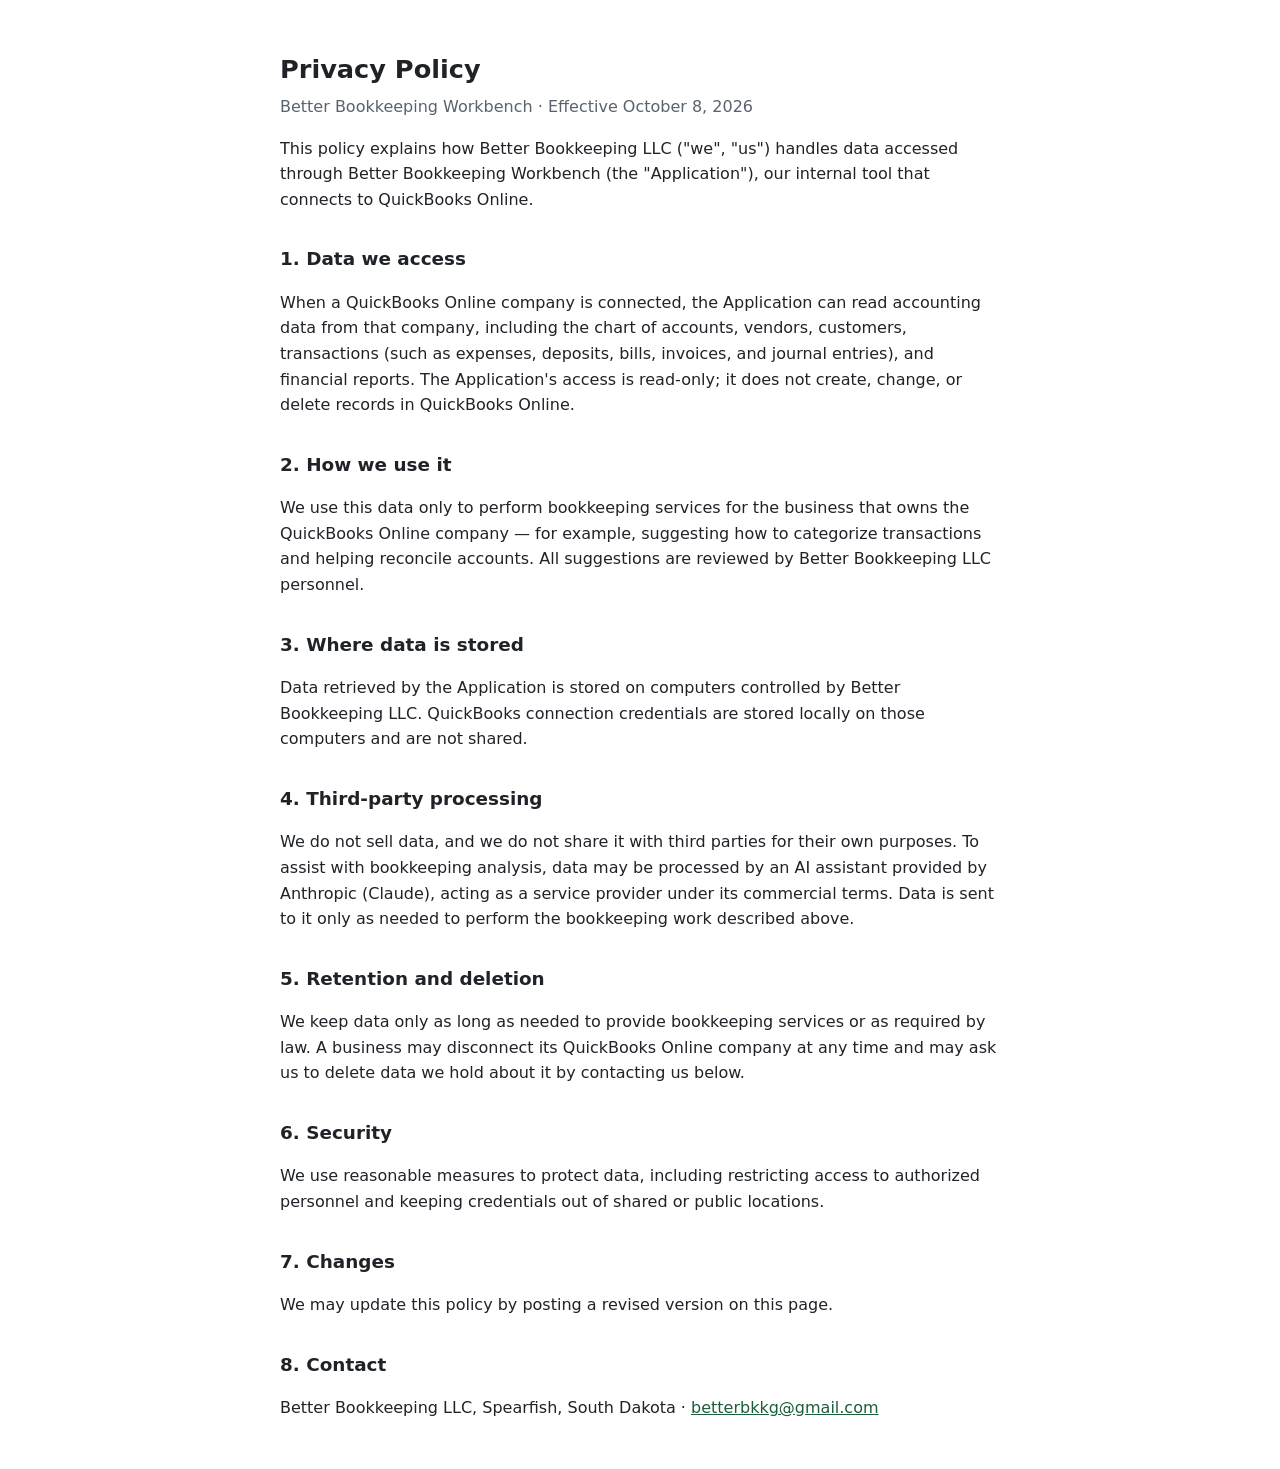
==== privacy.html @ 550cec4b "Add EULA, privacy policy, and landing page for the QBO app Co-Authored-By: Claude Opus 5.5 <noreply@" ====
<!doctype html>
<html lang="en"><head><meta charset="utf-8"><meta name="viewport" content="width=device-width,initial-scale=1">
<title>Privacy Policy</title><link rel="stylesheet" href="style.css"></head>
<body>
<h1>Privacy Policy</h1>
<p class="meta">Better Bookkeeping Workbench · Effective October 8, 2026</p>

<p>This policy explains how Better Bookkeeping LLC ("we", "us") handles data accessed through Better Bookkeeping Workbench (the "Application"), our internal tool that connects to QuickBooks Online.</p>

<h2>1. Data we access</h2>
<p>When a QuickBooks Online company is connected, the Application can read accounting data from that company, including the chart of accounts, vendors, customers, transactions (such as expenses, deposits, bills, invoices, and journal entries), and financial reports. The Application's access is read-only; it does not create, change, or delete records in QuickBooks Online.</p>

<h2>2. How we use it</h2>
<p>We use this data only to perform bookkeeping services for the business that owns the QuickBooks Online company — for example, suggesting how to categorize transactions and helping reconcile accounts. All suggestions are reviewed by Better Bookkeeping LLC personnel.</p>

<h2>3. Where data is stored</h2>
<p>Data retrieved by the Application is stored on computers controlled by Better Bookkeeping LLC. QuickBooks connection credentials are stored locally on those computers and are not shared.</p>

<h2>4. Third-party processing</h2>
<p>We do not sell data, and we do not share it with third parties for their own purposes. To assist with bookkeeping analysis, data may be processed by an AI assistant provided by Anthropic (Claude), acting as a service provider under its commercial terms. Data is sent to it only as needed to perform the bookkeeping work described above.</p>

<h2>5. Retention and deletion</h2>
<p>We keep data only as long as needed to provide bookkeeping services or as required by law. A business may disconnect its QuickBooks Online company at any time and may ask us to delete data we hold about it by contacting us below.</p>

<h2>6. Security</h2>
<p>We use reasonable measures to protect data, including restricting access to authorized personnel and keeping credentials out of shared or public locations.</p>

<h2>7. Changes</h2>
<p>We may update this policy by posting a revised version on this page.</p>

<h2>8. Contact</h2>
<p>Better Bookkeeping LLC, Spearfish, South Dakota · <a href="mailto:betterbkkg@gmail.com">betterbkkg@gmail.com</a></p>
</body></html>
---- style.css ----
:root{--bg:#fff;--fg:#1f2328;--muted:#59636e;--accent:#1a5e3a}
@media (prefers-color-scheme:dark){:root{--bg:#0d1117;--fg:#e6edf3;--muted:#9198a1;--accent:#5fbf86}}
body{background:var(--bg);color:var(--fg);font:16px/1.6 system-ui,-apple-system,"Segoe UI",sans-serif;max-width:720px;margin:0 auto;padding:32px 16px}
h1{font-size:1.6rem;margin-bottom:.25rem}h2{font-size:1.15rem;margin-top:2rem}
.meta{color:var(--muted);margin-top:0}a{color:var(--accent)}
footer{margin-top:3rem;color:var(--muted);font-size:.9rem;border-top:1px solid var(--muted);padding-top:1rem}
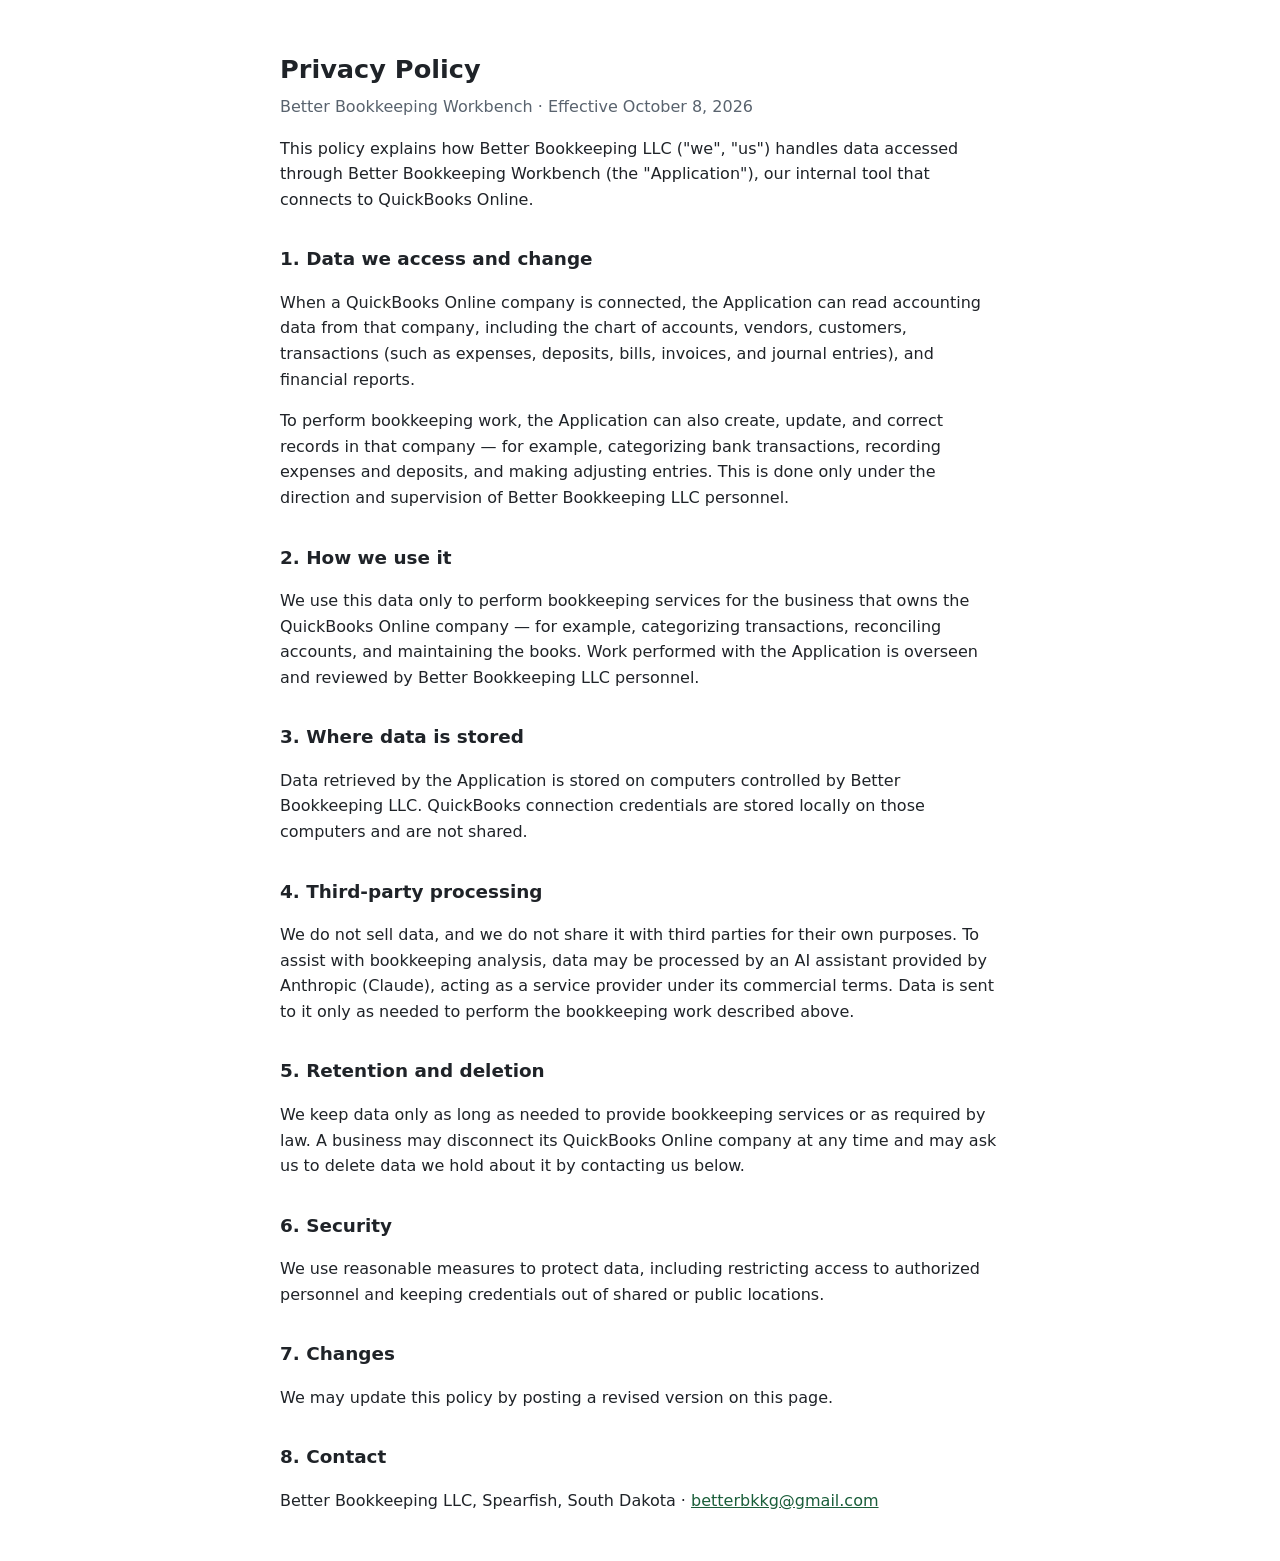
==== commit 824fa00f: "Privacy policy: describe read and write access to QuickBooks Co-Authored-By: Claude Opus 5.5 <norepl" ====
--- a/privacy.html
+++ b/privacy.html
@@ -7,11 +7,12 @@
 
 <p>This policy explains how Better Bookkeeping LLC ("we", "us") handles data accessed through Better Bookkeeping Workbench (the "Application"), our internal tool that connects to QuickBooks Online.</p>
 
-<h2>1. Data we access</h2>
-<p>When a QuickBooks Online company is connected, the Application can read accounting data from that company, including the chart of accounts, vendors, customers, transactions (such as expenses, deposits, bills, invoices, and journal entries), and financial reports. The Application's access is read-only; it does not create, change, or delete records in QuickBooks Online.</p>
+<h2>1. Data we access and change</h2>
+<p>When a QuickBooks Online company is connected, the Application can read accounting data from that company, including the chart of accounts, vendors, customers, transactions (such as expenses, deposits, bills, invoices, and journal entries), and financial reports.</p>
+<p>To perform bookkeeping work, the Application can also create, update, and correct records in that company — for example, categorizing bank transactions, recording expenses and deposits, and making adjusting entries. This is done only under the direction and supervision of Better Bookkeeping LLC personnel.</p>
 
 <h2>2. How we use it</h2>
-<p>We use this data only to perform bookkeeping services for the business that owns the QuickBooks Online company — for example, suggesting how to categorize transactions and helping reconcile accounts. All suggestions are reviewed by Better Bookkeeping LLC personnel.</p>
+<p>We use this data only to perform bookkeeping services for the business that owns the QuickBooks Online company — for example, categorizing transactions, reconciling accounts, and maintaining the books. Work performed with the Application is overseen and reviewed by Better Bookkeeping LLC personnel.</p>
 
 <h2>3. Where data is stored</h2>
 <p>Data retrieved by the Application is stored on computers controlled by Better Bookkeeping LLC. QuickBooks connection credentials are stored locally on those computers and are not shared.</p>
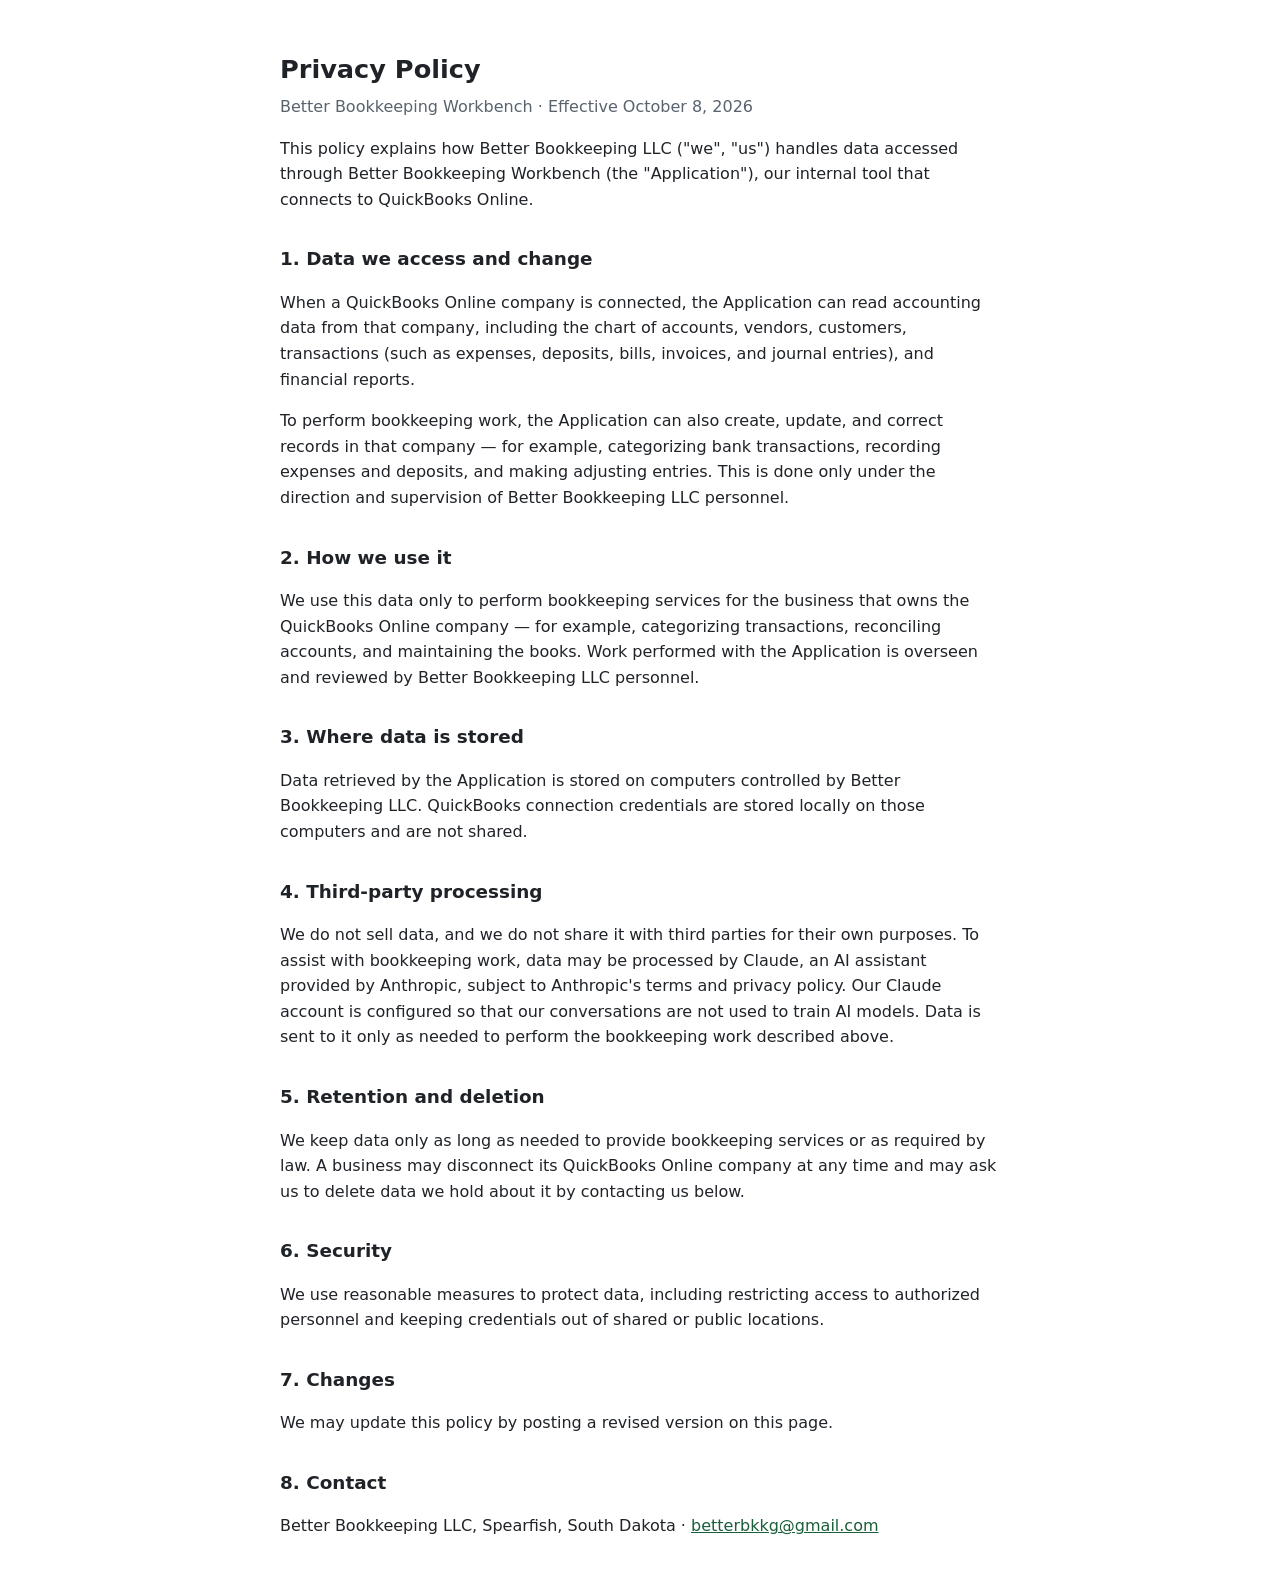
==== commit c82221e0: "Privacy policy: describe Claude processing accurately for current plan Co-Authored-By: Claude Opus 5" ====
--- a/privacy.html
+++ b/privacy.html
@@ -18,7 +18,7 @@
 <p>Data retrieved by the Application is stored on computers controlled by Better Bookkeeping LLC. QuickBooks connection credentials are stored locally on those computers and are not shared.</p>
 
 <h2>4. Third-party processing</h2>
-<p>We do not sell data, and we do not share it with third parties for their own purposes. To assist with bookkeeping analysis, data may be processed by an AI assistant provided by Anthropic (Claude), acting as a service provider under its commercial terms. Data is sent to it only as needed to perform the bookkeeping work described above.</p>
+<p>We do not sell data, and we do not share it with third parties for their own purposes. To assist with bookkeeping work, data may be processed by Claude, an AI assistant provided by Anthropic, subject to Anthropic's terms and privacy policy. Our Claude account is configured so that our conversations are not used to train AI models. Data is sent to it only as needed to perform the bookkeeping work described above.</p>
 
 <h2>5. Retention and deletion</h2>
 <p>We keep data only as long as needed to provide bookkeeping services or as required by law. A business may disconnect its QuickBooks Online company at any time and may ask us to delete data we hold about it by contacting us below.</p>
